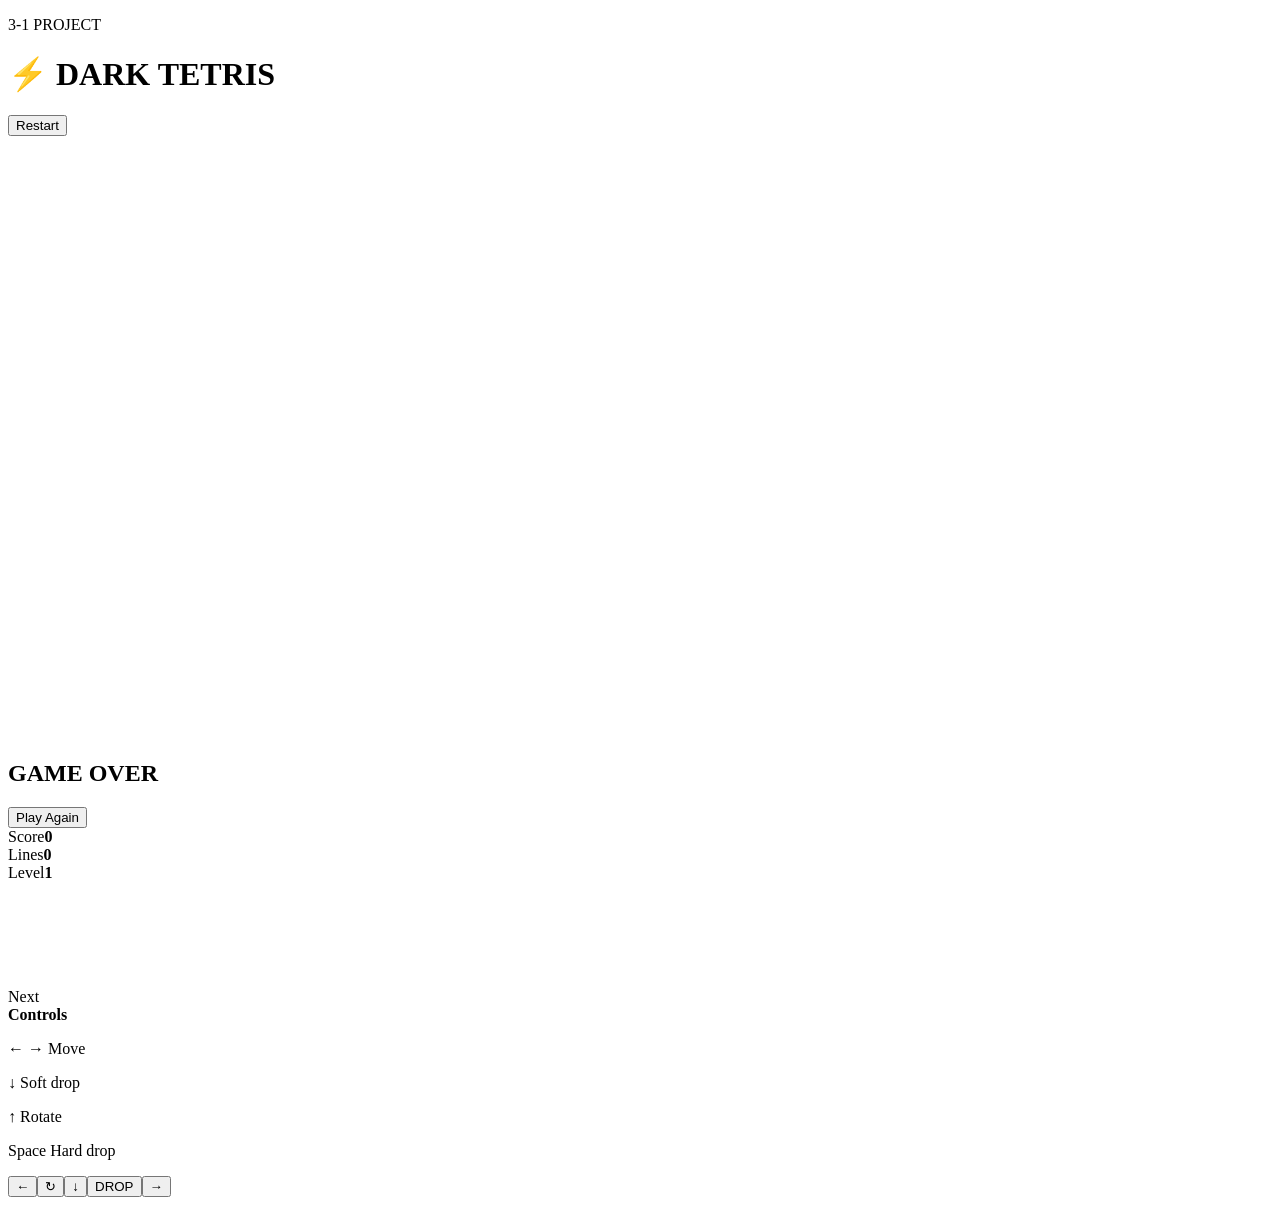
==== index.html @ ee3be6cd "Add Dark Tetris app" ====
<!DOCTYPE html>
<html lang="en">
<head>
  <meta charset="UTF-8">
  <meta name="viewport" content="width=device-width, initial-scale=1.0">
  <title>Dark Tetris</title>
  <link rel="stylesheet" href="style.css">
</head>
<body>
  <main class="app">
    <header><div><p class="eyebrow">3-1 PROJECT</p><h1>⚡ DARK TETRIS</h1></div><button id="restart">Restart</button></header>
    <section class="game-wrap"><div class="board-panel"><canvas id="board" width="300" height="600"></canvas><div id="gameOver" class="overlay hidden"><h2>GAME OVER</h2><button id="playAgain">Play Again</button></div></div>
    <aside><div class="card"><span>Score</span><strong id="score">0</strong></div><div class="card"><span>Lines</span><strong id="lines">0</strong></div><div class="card"><span>Level</span><strong id="level">1</strong></div><div class="card next"><span>Next</span><canvas id="next" width="120" height="120"></canvas></div><div class="controls"><b>Controls</b><p>← → Move</p><p>↓ Soft drop</p><p>↑ Rotate</p><p>Space Hard drop</p></div></aside></section>
    <div class="mobile-controls"><button data-action="left">←</button><button data-action="rotate">↻</button><button data-action="down">↓</button><button data-action="drop">DROP</button><button data-action="right">→</button></div>
  </main><script src="script.js"></script>
</body></html>
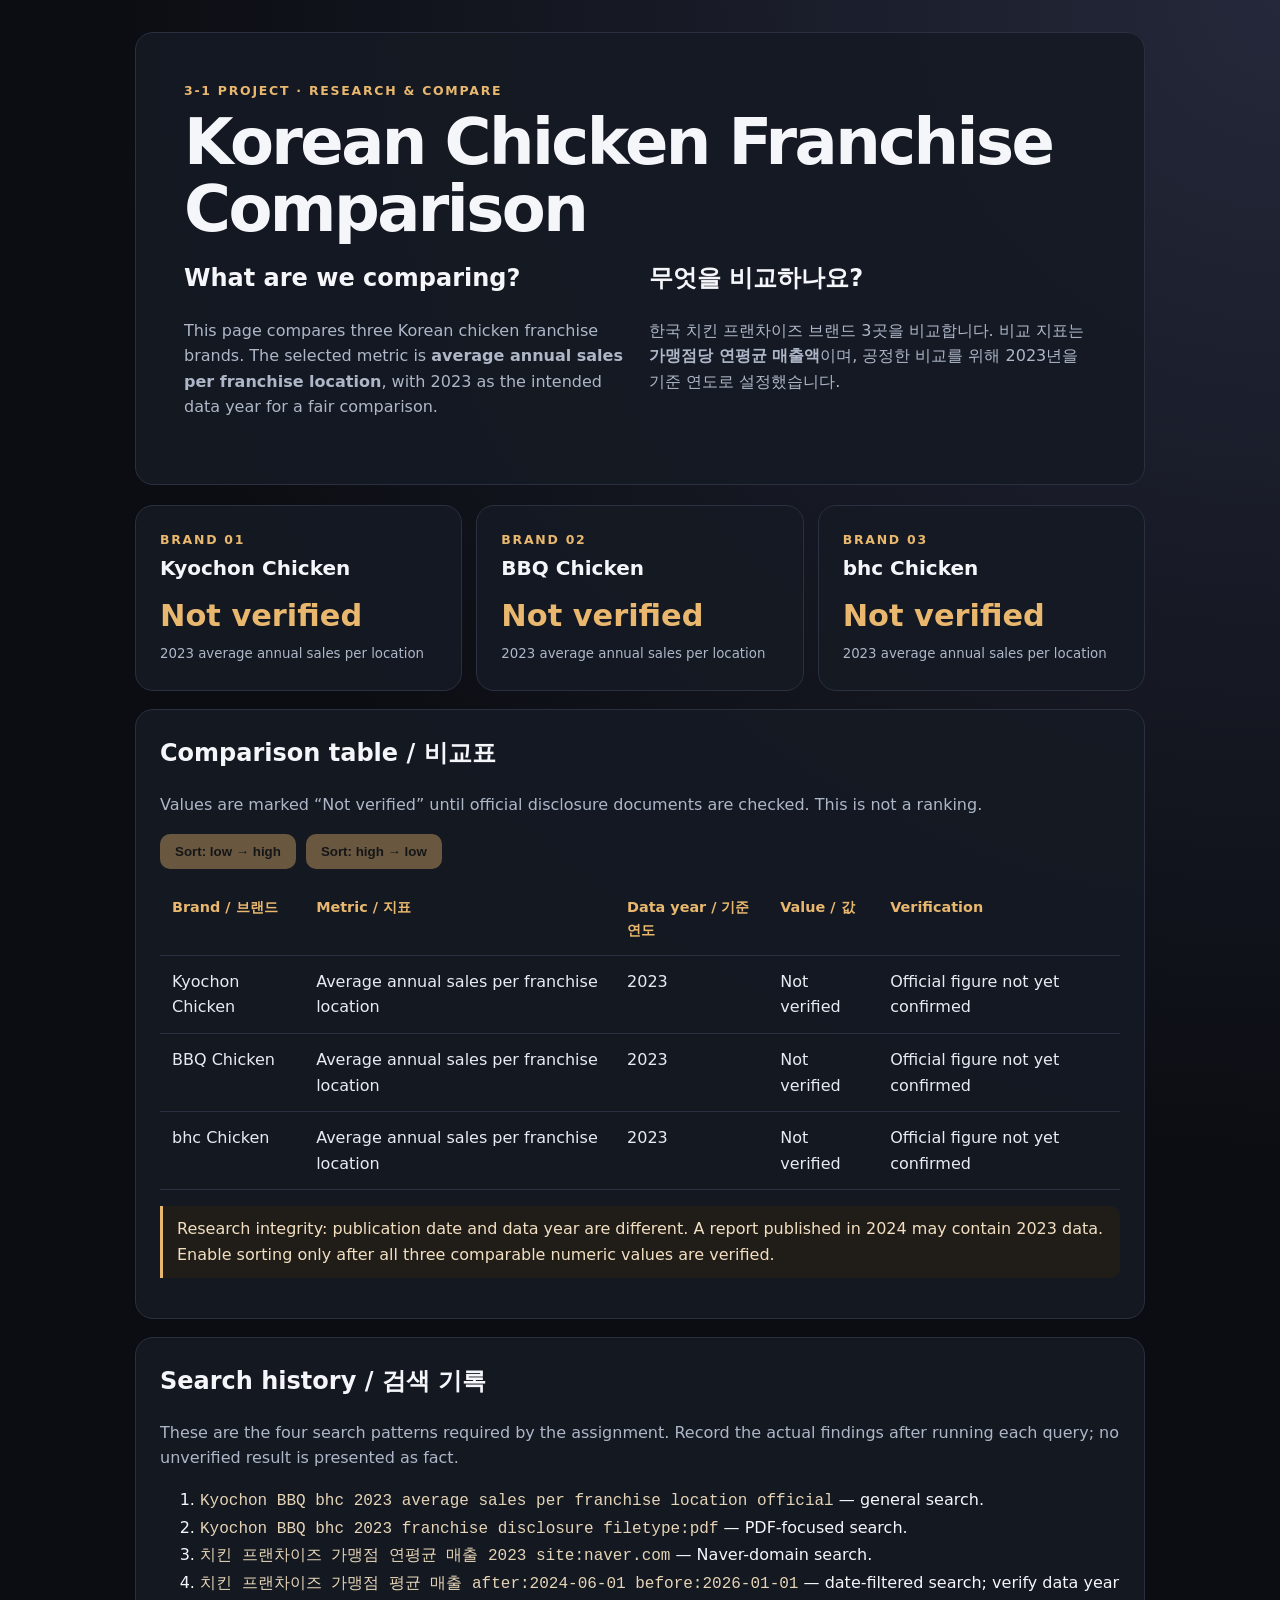
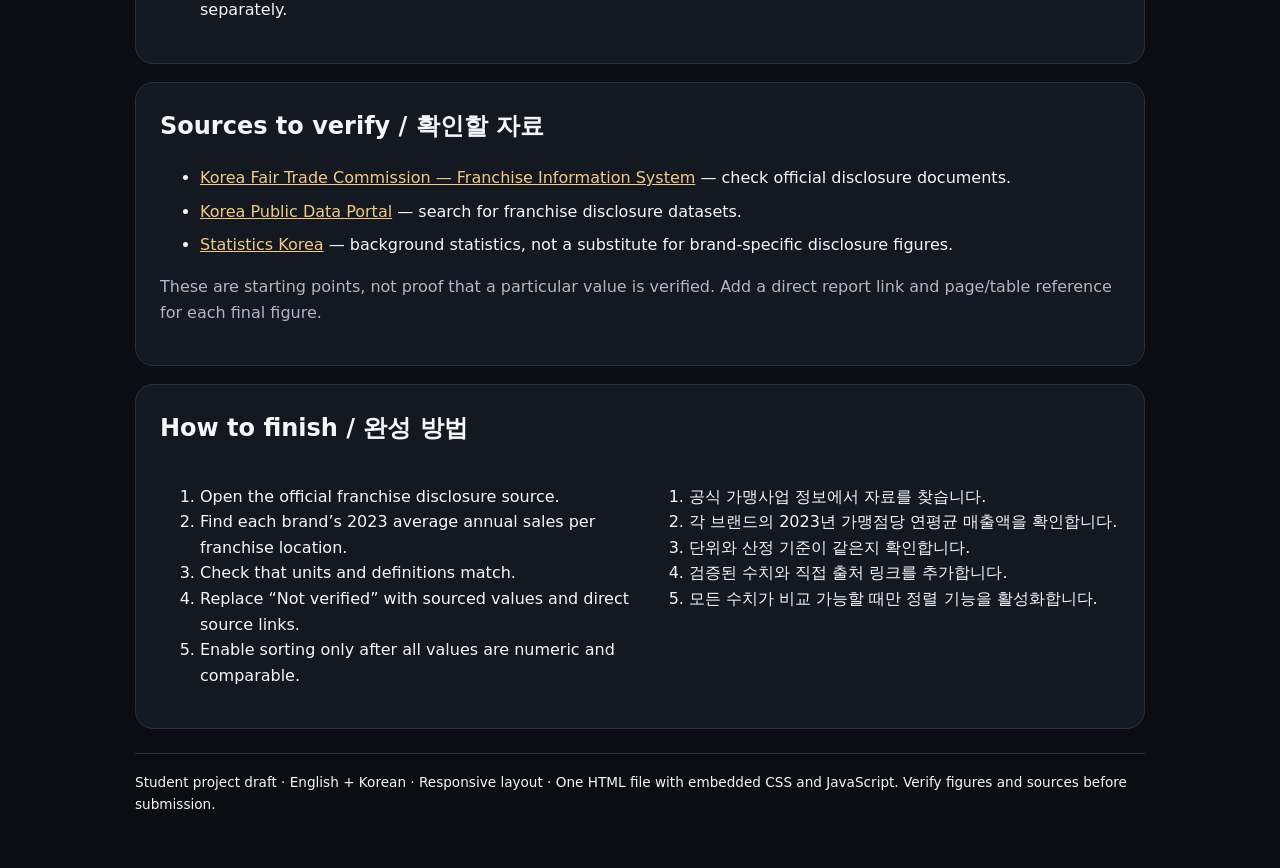
==== commit 3f0b97ce: "Build responsive Korean franchise comparison webpage" ====
--- a/index.html
+++ b/index.html
@@ -1,16 +1,17 @@
-<!DOCTYPE html>
+<!doctype html>
 <html lang="en">
 <head>
-  <meta charset="UTF-8">
-  <meta name="viewport" content="width=device-width, initial-scale=1.0">
-  <title>Dark Tetris</title>
-  <link rel="stylesheet" href="style.css">
-</head>
-<body>
-  <main class="app">
-    <header><div><p class="eyebrow">3-1 PROJECT</p><h1>⚡ DARK TETRIS</h1></div><button id="restart">Restart</button></header>
-    <section class="game-wrap"><div class="board-panel"><canvas id="board" width="300" height="600"></canvas><div id="gameOver" class="overlay hidden"><h2>GAME OVER</h2><button id="playAgain">Play Again</button></div></div>
-    <aside><div class="card"><span>Score</span><strong id="score">0</strong></div><div class="card"><span>Lines</span><strong id="lines">0</strong></div><div class="card"><span>Level</span><strong id="level">1</strong></div><div class="card next"><span>Next</span><canvas id="next" width="120" height="120"></canvas></div><div class="controls"><b>Controls</b><p>← → Move</p><p>↓ Soft drop</p><p>↑ Rotate</p><p>Space Hard drop</p></div></aside></section>
-    <div class="mobile-controls"><button data-action="left">←</button><button data-action="rotate">↻</button><button data-action="down">↓</button><button data-action="drop">DROP</button><button data-action="right">→</button></div>
-  </main><script src="script.js"></script>
-</body></html>+<meta charset="utf-8"><meta name="viewport" content="width=device-width,initial-scale=1">
+<title>Korean Chicken Franchise Comparison</title>
+<style>
+:root{color-scheme:dark;--bg:#0b0d12;--panel:#151923;--line:#2a3040;--muted:#aeb7c8;--accent:#e9b86e}*{box-sizing:border-box}body{margin:0;background:radial-gradient(circle at top right,#24283a 0,#0b0d12 42%);color:#f5f6fa;font:16px/1.6 system-ui,sans-serif}main{max-width:1050px;margin:auto;padding:32px 20px 60px}.tag{color:var(--accent);font-weight:700;letter-spacing:.14em;text-transform:uppercase;font-size:.78rem}h1{font-size:clamp(2rem,6vw,4rem);line-height:1.05;margin:.5rem 0 1rem;letter-spacing:-.04em}h2{margin-top:0}p{color:var(--muted)}.hero,.panel,.brand{background:rgba(21,25,35,.92);border:1px solid var(--line);border-radius:18px;padding:24px}.hero{padding:clamp(24px,5vw,48px);margin-bottom:20px}.grid{display:grid;grid-template-columns:repeat(3,minmax(0,1fr));gap:14px;margin:18px 0}.brand h3{margin:.1rem 0 .5rem;font-size:1.25rem}.brand .number{font-size:1.9rem;font-weight:800;color:var(--accent)}.brand small{color:var(--muted)}.panel{margin-top:18px;overflow:hidden}table{width:100%;border-collapse:collapse}th,td{text-align:left;padding:13px 12px;border-bottom:1px solid var(--line);vertical-align:top}th{color:var(--accent);font-size:.9rem}td{color:#e8ebf2}.actions{display:flex;gap:10px;flex-wrap:wrap;margin:14px 0}button{background:var(--accent);color:#17130d;border:0;border-radius:10px;padding:10px 15px;font-weight:700;cursor:pointer}button:disabled{opacity:.4;cursor:not-allowed}.note{border-left:3px solid var(--accent);padding:10px 14px;background:#201d18;border-radius:0 10px 10px 0;color:#f2dfc1}.query{font-family:ui-monospace,Consolas,monospace;color:#e5d4b6;overflow-wrap:anywhere}.sources li{margin:8px 0}.sources a{color:#f3c982}.lang{display:grid;grid-template-columns:1fr 1fr;gap:18px}.footer{font-size:.85rem;margin-top:24px;border-top:1px solid var(--line);padding-top:18px}@media(max-width:720px){main{padding:18px 12px 40px}.grid,.lang{grid-template-columns:1fr}.hero,.panel,.brand{padding:18px}th,td{padding:10px 8px;font-size:.9rem}.table-wrap{overflow-x:auto}}
+</style></head>
+<body><main>
+<section class="hero"><div class="tag">3-1 Project · Research & Compare</div><h1>Korean Chicken Franchise Comparison</h1><div class="lang"><div><h2>What are we comparing?</h2><p>This page compares three Korean chicken franchise brands. The selected metric is <strong>average annual sales per franchise location</strong>, with 2023 as the intended data year for a fair comparison.</p></div><div lang="ko"><h2>무엇을 비교하나요?</h2><p>한국 치킨 프랜차이즈 브랜드 3곳을 비교합니다. 비교 지표는 <strong>가맹점당 연평균 매출액</strong>이며, 공정한 비교를 위해 2023년을 기준 연도로 설정했습니다.</p></div></div></section>
+<section class="grid"><article class="brand"><div class="tag">Brand 01</div><h3>Kyochon Chicken</h3><div class="number">Not verified</div><small>2023 average annual sales per location</small></article><article class="brand"><div class="tag">Brand 02</div><h3>BBQ Chicken</h3><div class="number">Not verified</div><small>2023 average annual sales per location</small></article><article class="brand"><div class="tag">Brand 03</div><h3>bhc Chicken</h3><div class="number">Not verified</div><small>2023 average annual sales per location</small></article></section>
+<section class="panel"><h2>Comparison table / 비교표</h2><p>Values are marked “Not verified” until official disclosure documents are checked. This is not a ranking.</p><div class="actions"><button id="asc" disabled>Sort: low → high</button><button id="desc" disabled>Sort: high → low</button></div><div class="table-wrap"><table><thead><tr><th>Brand / 브랜드</th><th>Metric / 지표</th><th>Data year / 기준 연도</th><th>Value / 값</th><th>Verification</th></tr></thead><tbody id="rows"><tr><td>Kyochon Chicken</td><td>Average annual sales per franchise location</td><td>2023</td><td data-value="">Not verified</td><td>Official figure not yet confirmed</td></tr><tr><td>BBQ Chicken</td><td>Average annual sales per franchise location</td><td>2023</td><td data-value="">Not verified</td><td>Official figure not yet confirmed</td></tr><tr><td>bhc Chicken</td><td>Average annual sales per franchise location</td><td>2023</td><td data-value="">Not verified</td><td>Official figure not yet confirmed</td></tr></tbody></table></div><p class="note">Research integrity: publication date and data year are different. A report published in 2024 may contain 2023 data. Enable sorting only after all three comparable numeric values are verified.</p></section>
+<section class="panel"><h2>Search history / 검색 기록</h2><p>These are the four search patterns required by the assignment. Record the actual findings after running each query; no unverified result is presented as fact.</p><ol><li><span class="query">Kyochon BBQ bhc 2023 average sales per franchise location official</span> — general search.</li><li><span class="query">Kyochon BBQ bhc 2023 franchise disclosure filetype:pdf</span> — PDF-focused search.</li><li><span class="query">치킨 프랜차이즈 가맹점 연평균 매출 2023 site:naver.com</span> — Naver-domain search.</li><li><span class="query">치킨 프랜차이즈 가맹점 평균 매출 after:2024-06-01 before:2026-01-01</span> — date-filtered search; verify data year separately.</li></ol></section>
+<section class="panel sources"><h2>Sources to verify / 확인할 자료</h2><ul><li><a href="https://franchise.ftc.go.kr/" target="_blank" rel="noopener">Korea Fair Trade Commission — Franchise Information System</a> — check official disclosure documents.</li><li><a href="https://www.data.go.kr/" target="_blank" rel="noopener">Korea Public Data Portal</a> — search for franchise disclosure datasets.</li><li><a href="https://kostat.go.kr/" target="_blank" rel="noopener">Statistics Korea</a> — background statistics, not a substitute for brand-specific disclosure figures.</li></ul><p>These are starting points, not proof that a particular value is verified. Add a direct report link and page/table reference for each final figure.</p></section>
+<section class="panel"><h2>How to finish / 완성 방법</h2><div class="lang"><div><ol><li>Open the official franchise disclosure source.</li><li>Find each brand’s 2023 average annual sales per franchise location.</li><li>Check that units and definitions match.</li><li>Replace “Not verified” with sourced values and direct source links.</li><li>Enable sorting only after all values are numeric and comparable.</li></ol></div><div lang="ko"><ol><li>공식 가맹사업 정보에서 자료를 찾습니다.</li><li>각 브랜드의 2023년 가맹점당 연평균 매출액을 확인합니다.</li><li>단위와 산정 기준이 같은지 확인합니다.</li><li>검증된 수치와 직접 출처 링크를 추가합니다.</li><li>모든 수치가 비교 가능할 때만 정렬 기능을 활성화합니다.</li></ol></div></div></section>
+<div class="footer">Student project draft · English + Korean · Responsive layout · One HTML file with embedded CSS and JavaScript. Verify figures and sources before submission.</div></main>
+<script>const body=document.getElementById('rows');function sortRows(dir){const rows=[...body.querySelectorAll('tr')];if(rows.some(r=>r.querySelector('[data-value]').dataset.value.trim()===''))return;rows.sort((a,b)=>dir*(Number(a.querySelector('[data-value]').dataset.value)-Number(b.querySelector('[data-value]').dataset.value)));rows.forEach(r=>body.appendChild(r))}document.getElementById('asc').addEventListener('click',()=>sortRows(1));document.getElementById('desc').addEventListener('click',()=>sortRows(-1));</script></body></html>
